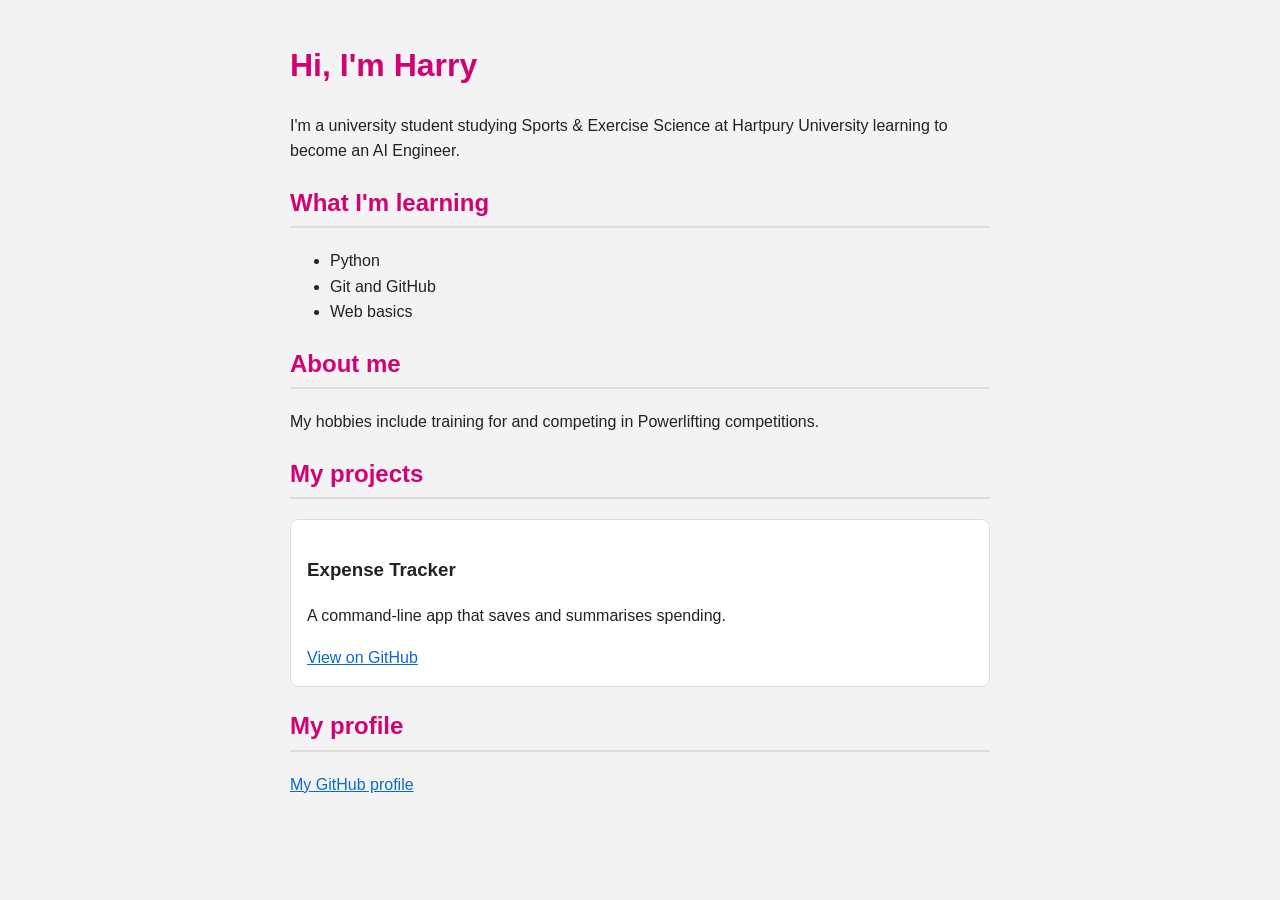
==== index.html @ 560b7808 "Add project card" ====
<!DOCTYPE html>
<html lang="en">
<head>
  <meta charset="UTF-8">
  <title>Harry Gravelsons | Aspiring AI Engineer</title>
  <link rel="stylesheet" href="style.css">
  <meta name="viewport" content="width=device-width, initial-scale=1">
</head>
<body>

  <h1>Hi, I'm Harry</h1>
  <p>I'm a university student studying Sports & Exercise Science at Hartpury University learning to become an AI Engineer.</p>

  <h2>What I'm learning</h2>
  <ul>
    <li>Python</li>
    <li>Git and GitHub</li>
    <li>Web basics</li>
  </ul>

  <h2>About me</h2>
  <p>My hobbies include training for and competing in Powerlifting competitions.<p>

  </p>

  <h2>My projects</h2>
  <div class="project">
  <h3>Expense Tracker</h3>
  <p>A command-line app that saves and summarises spending.</p>
  <a href="https://github.com/HarryGravelsons/expense-tracker">View on GitHub</a>
</div>

  <h2>My profile</h2>
  <p>
    <a href="https://github.com/HarryGravelsons">My GitHub profile</a>
  </p>
</body>
</html>
---- style.css ----
body {
  font-family: Arial, sans-serif;
  max-width: 700px;
  margin: 40px auto;
  padding: 0 20px;
  line-height: 1.6;
  color: #222;
  background-color: #f3f3f3;
}

h1 {
  color: #D10373;
}

h2 {
  color: #D10373;
  border-bottom: 2px solid #ddd;
  padding-bottom: 4px;
}

a {
  color: #0b6bcb;
}

.project {
  background: white;
  border: 1px solid #ddd;
  border-radius: 8px;
  padding: 16px;
  margin-bottom: 16px;
}
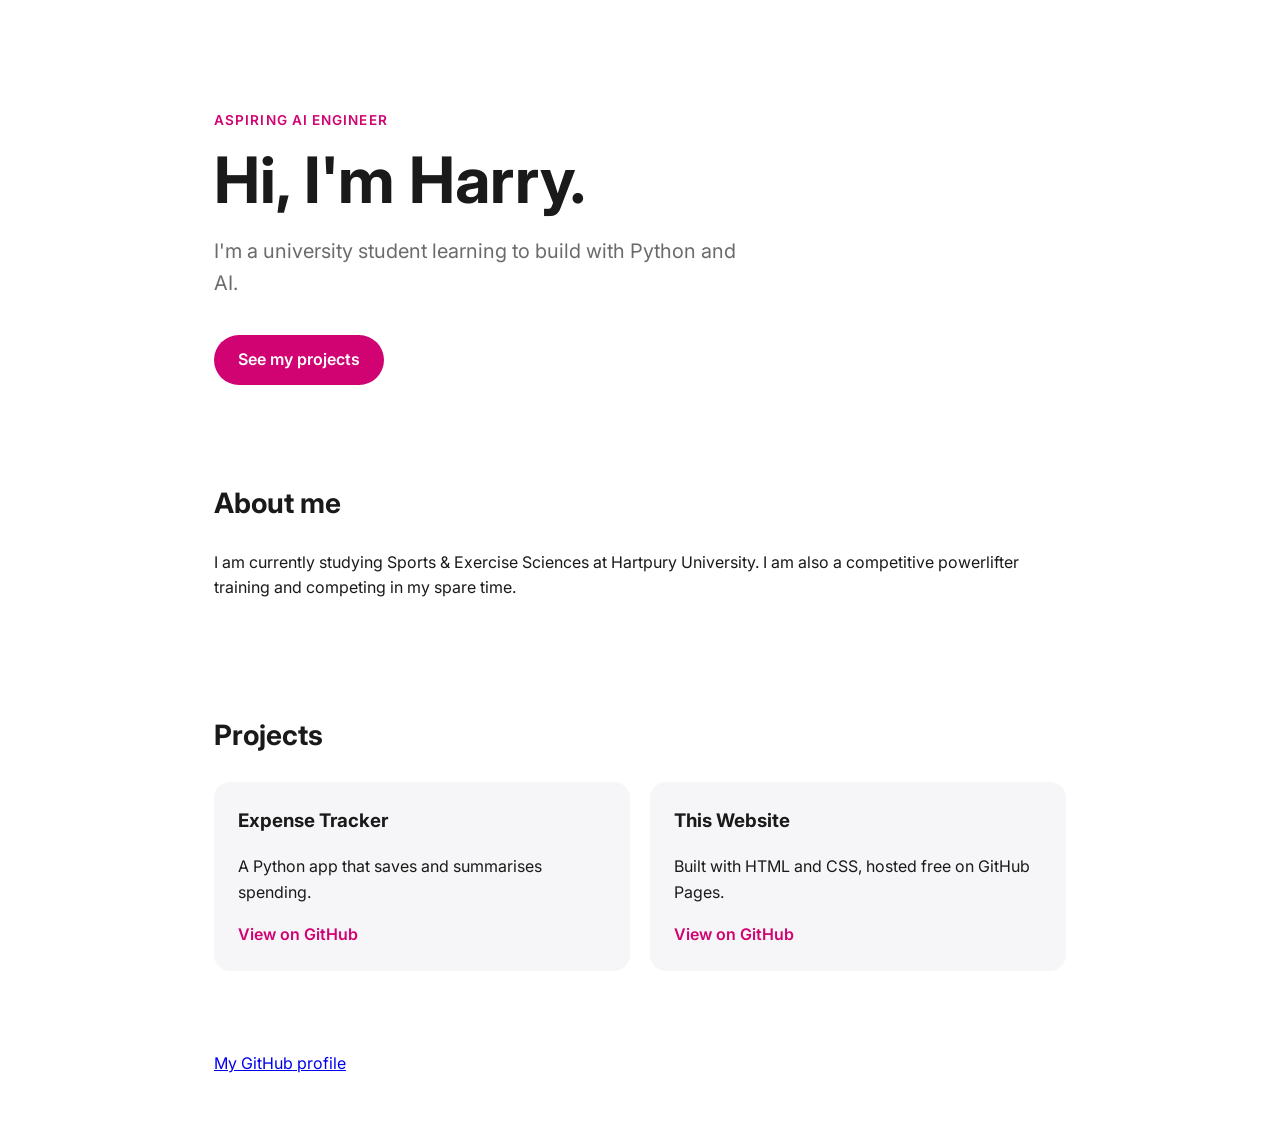
==== commit bef188ac: "Redesign landing page" ====
--- a/index.html
+++ b/index.html
@@ -5,34 +5,42 @@
   <title>Harry Gravelsons | Aspiring AI Engineer</title>
   <link rel="stylesheet" href="style.css">
   <meta name="viewport" content="width=device-width, initial-scale=1">
+  <link href="https://fonts.googleapis.com/css2?family=Inter:wght@400;600;700&display=swap" rel="stylesheet">
 </head>
 <body>
 
-  <h1>Hi, I'm Harry</h1>
-  <p>I'm a university student studying Sports & Exercise Science at Hartpury University learning to become an AI Engineer.</p>
+<header class="hero">
+  <p class="eyebrow">Aspiring AI Engineer</p>
+  <h1>Hi, I'm Harry.</h1>
+  <p class="intro">I'm a university student learning to build with Python and AI.</p>
+  <a class="button" href="#projects">See my projects</a>
+</header>
 
-  <h2>What I'm learning</h2>
-  <ul>
-    <li>Python</li>
-    <li>Git and GitHub</li>
-    <li>Web basics</li>
-  </ul>
+<main>
+  <section id="about">
+    <h2>About me</h2>
+    <p>I am currently studying Sports & Exercise Sciences at Hartpury University. I am also a competitive powerlifter training and competing in my spare time.</p>
+  </section>
 
-  <h2>About me</h2>
-  <p>My hobbies include training for and competing in Powerlifting competitions.<p>
+  <section id="projects">
+    <h2>Projects</h2>
+    <div class="project-grid">
+      <div class="project">
+        <h3>Expense Tracker</h3>
+        <p>A Python app that saves and summarises spending.</p>
+        <a href="https://github.com/HarryGravelsons/expense-tracker">View on GitHub</a>
+      </div>
+      <div class="project">
+        <h3>This Website</h3>
+        <p>Built with HTML and CSS, hosted free on GitHub Pages.</p>
+        <a href="https://github.com/HarryGravelsons/HarryGravelsons.github.io">View on GitHub</a>
+      </div>
+    </div>
+  </section>
+</main>
 
-  </p>
-
-  <h2>My projects</h2>
-  <div class="project">
-  <h3>Expense Tracker</h3>
-  <p>A command-line app that saves and summarises spending.</p>
-  <a href="https://github.com/HarryGravelsons/expense-tracker">View on GitHub</a>
-</div>
-
-  <h2>My profile</h2>
-  <p>
-    <a href="https://github.com/HarryGravelsons">My GitHub profile</a>
-  </p>
+<footer>
+  <a href="https://github.com/HarryGravelsons">My GitHub profile</a>
+</footer>
 </body>
 </html>
--- a/style.css
+++ b/style.css
@@ -1,31 +1,78 @@
+:root {
+  --accent: #D10373;
+  --text: #1a1a1a;
+  --muted: #6b6b6b;
+  --bg: #ffffff;
+  --card: #f6f6f8;
+}
+
+* { box-sizing: border-box; }
+
 body {
-  font-family: Arial, sans-serif;
-  max-width: 700px;
-  margin: 40px auto;
-  padding: 0 20px;
+  font-family: "Inter", Arial, sans-serif;
+  margin: 0;
+  color: var(--text);
+  background: var(--bg);
   line-height: 1.6;
-  color: #222;
-  background-color: #f3f3f3;
+}
+
+main, .hero, footer {
+  max-width: 900px;
+  margin: 0 auto;
+  padding-left: 24px;
+  padding-right: 24px;
+}
+
+.hero { padding-top: 96px; padding-bottom: 48px; }
+
+.eyebrow {
+  color: var(--accent);
+  font-weight: 600;
+  font-size: 0.85rem;
+  letter-spacing: 0.08em;
+  text-transform: uppercase;
 }
 
 h1 {
-  color: #D10373;
+  font-size: clamp(2.5rem, 6vw, 4rem);
+  line-height: 1.1;
+  margin: 8px 0 16px;
 }
 
-h2 {
-  color: #D10373;
-  border-bottom: 2px solid #ddd;
-  padding-bottom: 4px;
+.intro { font-size: 1.25rem; color: var(--muted); max-width: 540px; }
+
+.button {
+  display: inline-block;
+  background: var(--accent);
+  color: white;
+  padding: 12px 24px;
+  border-radius: 999px;
+  text-decoration: none;
+  font-weight: 600;
+  margin-top: 16px;
 }
+.button:hover { opacity: 0.85; }
 
-a {
-  color: #0b6bcb;
+section { padding: 48px 0; }
+h2 { font-size: 1.75rem; margin: 0 0 24px; }
+
+.project-grid {
+  display: grid;
+  grid-template-columns: repeat(auto-fit, minmax(260px, 1fr));
+  gap: 20px;
 }
 
 .project {
-  background: white;
-  border: 1px solid #ddd;
-  border-radius: 8px;
-  padding: 16px;
-  margin-bottom: 16px;
-}+  background: var(--card);
+  border-radius: 16px;
+  padding: 24px;
+  transition: transform 0.2s, box-shadow 0.2s;
+}
+.project:hover {
+  transform: translateY(-4px);
+  box-shadow: 0 8px 24px rgba(0, 0, 0, 0.08);
+}
+.project h3 { margin-top: 0; }
+.project a { color: var(--accent); font-weight: 600; text-decoration: none; }
+
+footer { padding-top: 32px; padding-bottom: 48px; color: var(--muted); }
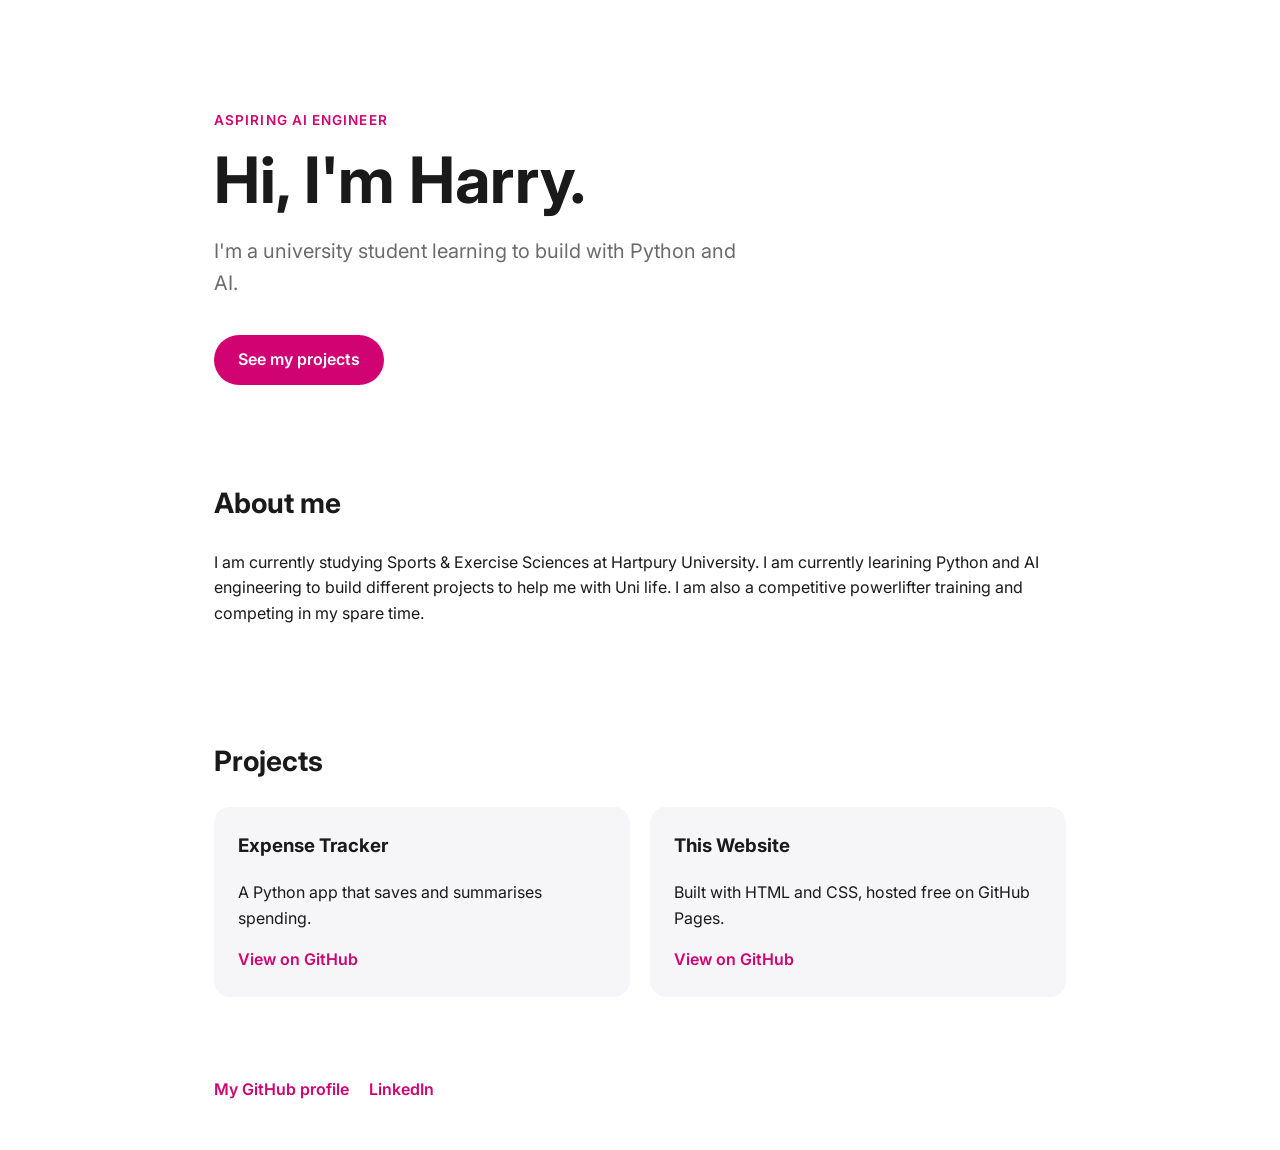
==== commit 80c5356a: "Add LinkedIn to Footer and Rewrote About Me" ====
--- a/index.html
+++ b/index.html
@@ -3,7 +3,7 @@
 <head>
   <meta charset="UTF-8">
   <title>Harry Gravelsons | Aspiring AI Engineer</title>
-  <link rel="stylesheet" href="style.css">
+  <link rel="stylesheet" href="style.css?v=2">
   <meta name="viewport" content="width=device-width, initial-scale=1">
   <link href="https://fonts.googleapis.com/css2?family=Inter:wght@400;600;700&display=swap" rel="stylesheet">
 </head>
@@ -19,7 +19,7 @@
 <main>
   <section id="about">
     <h2>About me</h2>
-    <p>I am currently studying Sports & Exercise Sciences at Hartpury University. I am also a competitive powerlifter training and competing in my spare time.</p>
+    <p>I am currently studying Sports & Exercise Sciences at Hartpury University. I am currently learining Python and AI engineering to build different projects to help me with Uni life. I am also a competitive powerlifter training and competing in my spare time.</p>
   </section>
 
   <section id="projects">
@@ -41,6 +41,7 @@
 
 <footer>
   <a href="https://github.com/HarryGravelsons">My GitHub profile</a>
+  <a href="https://www.linkedin.com/in/harry-gravelsons-5a1a4523a/">LinkedIn</a>
 </footer>
 </body>
 </html>
--- a/style.css
+++ b/style.css
@@ -75,4 +75,7 @@
 .project h3 { margin-top: 0; }
 .project a { color: var(--accent); font-weight: 600; text-decoration: none; }
 
-footer { padding-top: 32px; padding-bottom: 48px; color: var(--muted); }+footer { padding-top: 32px; padding-bottom: 48px; color: var(--muted); }
+footer a { color: var(--accent); margin-right: 16px; text-decoration: none; font-weight: 600; }
+
+
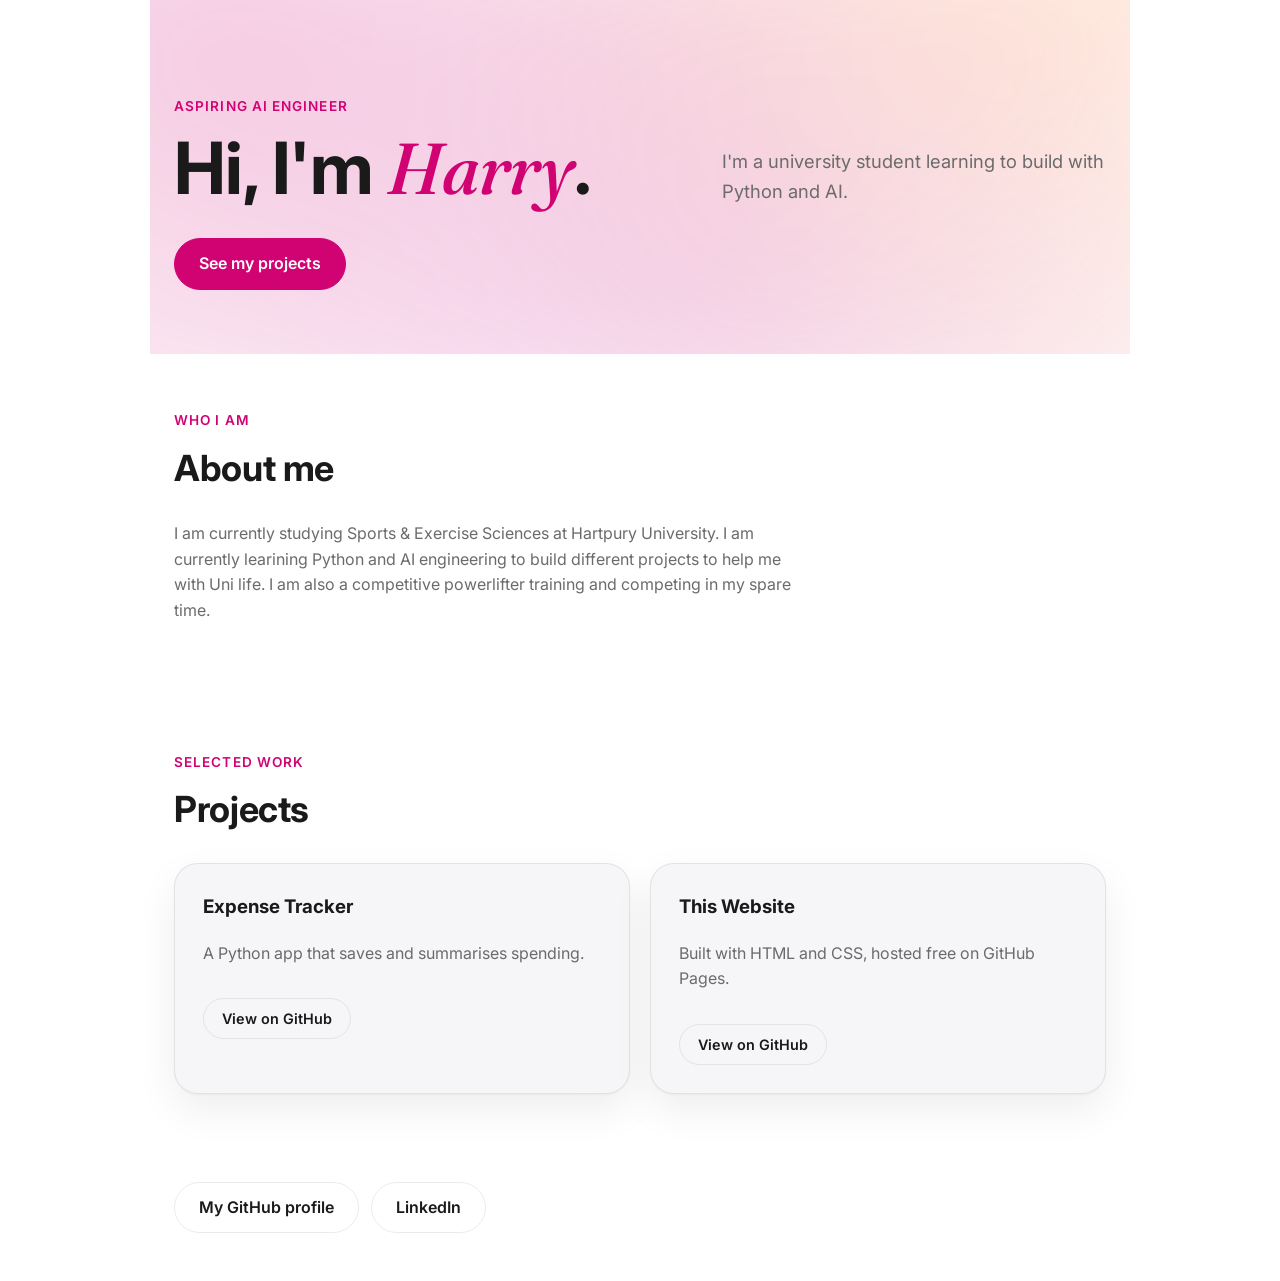
==== commit bd5b2b21: "New CSS Style Co-Authored-By: Claude Sonnet 5 <noreply@anthropic.com>" ====
--- a/index.html
+++ b/index.html
@@ -3,45 +3,53 @@
 <head>
   <meta charset="UTF-8">
   <title>Harry Gravelsons | Aspiring AI Engineer</title>
-  <link rel="stylesheet" href="style.css?v=2">
+  <link rel="stylesheet" href="style.css?v=5">
   <meta name="viewport" content="width=device-width, initial-scale=1">
-  <link href="https://fonts.googleapis.com/css2?family=Inter:wght@400;600;700&display=swap" rel="stylesheet">
+  <link rel="preconnect" href="https://fonts.googleapis.com">
+  <link rel="preconnect" href="https://fonts.gstatic.com" crossorigin>
+  <link href="https://fonts.googleapis.com/css2?family=Inter:wght@400;500;600;700&family=Fraunces:ital,wght@1,500;1,600&display=swap" rel="stylesheet">
 </head>
 <body>
 
 <header class="hero">
-  <p class="eyebrow">Aspiring AI Engineer</p>
-  <h1>Hi, I'm Harry.</h1>
-  <p class="intro">I'm a university student learning to build with Python and AI.</p>
+  <div class="hero-grid">
+    <div class="hero-heading">
+      <p class="eyebrow">Aspiring AI Engineer</p>
+      <h1>Hi, I'm <em>Harry</em>.</h1>
+    </div>
+    <p class="intro">I'm a university student learning to build with Python and AI.</p>
+  </div>
   <a class="button" href="#projects">See my projects</a>
 </header>
 
 <main>
   <section id="about">
+    <p class="eyebrow">Who I am</p>
     <h2>About me</h2>
     <p>I am currently studying Sports & Exercise Sciences at Hartpury University. I am currently learining Python and AI engineering to build different projects to help me with Uni life. I am also a competitive powerlifter training and competing in my spare time.</p>
   </section>
 
   <section id="projects">
+    <p class="eyebrow">Selected work</p>
     <h2>Projects</h2>
     <div class="project-grid">
       <div class="project">
         <h3>Expense Tracker</h3>
         <p>A Python app that saves and summarises spending.</p>
-        <a href="https://github.com/HarryGravelsons/expense-tracker">View on GitHub</a>
+        <a class="button button--outline" href="https://github.com/HarryGravelsons/expense-tracker">View on GitHub</a>
       </div>
       <div class="project">
         <h3>This Website</h3>
         <p>Built with HTML and CSS, hosted free on GitHub Pages.</p>
-        <a href="https://github.com/HarryGravelsons/HarryGravelsons.github.io">View on GitHub</a>
+        <a class="button button--outline" href="https://github.com/HarryGravelsons/HarryGravelsons.github.io">View on GitHub</a>
       </div>
     </div>
   </section>
 </main>
 
 <footer>
-  <a href="https://github.com/HarryGravelsons">My GitHub profile</a>
-  <a href="https://www.linkedin.com/in/harry-gravelsons-5a1a4523a/">LinkedIn</a>
+  <a class="button button--outline" href="https://github.com/HarryGravelsons">My GitHub profile</a>
+  <a class="button button--outline" href="https://www.linkedin.com/in/harry-gravelsons-5a1a4523a/">LinkedIn</a>
 </footer>
 </body>
 </html>
--- a/style.css
+++ b/style.css
@@ -4,6 +4,11 @@
   --muted: #6b6b6b;
   --bg: #ffffff;
   --card: #f6f6f8;
+  --border: rgba(0, 0, 0, 0.08);
+  --card-shadow: 0 1px 2px rgba(0, 0, 0, 0.04), 0 16px 40px rgba(0, 0, 0, 0.07);
+  --glow-1: rgba(209, 3, 115, 0.22);
+  --glow-2: rgba(255, 140, 70, 0.22);
+  --glow-3: rgba(190, 30, 180, 0.16);
 }
 
 * { box-sizing: border-box; }
@@ -17,13 +22,43 @@
 }
 
 main, .hero, footer {
-  max-width: 900px;
+  max-width: 980px;
   margin: 0 auto;
   padding-left: 24px;
   padding-right: 24px;
 }
 
-.hero { padding-top: 96px; padding-bottom: 48px; }
+.hero {
+  position: relative;
+  isolation: isolate;
+  overflow: hidden;
+  padding-top: 96px;
+  padding-bottom: 64px;
+}
+
+.hero::before {
+  content: "";
+  position: absolute;
+  inset: -30% -15%;
+  z-index: -1;
+  pointer-events: none;
+  background:
+    radial-gradient(circle at 18% 28%, var(--glow-1) 0%, transparent 60%),
+    radial-gradient(circle at 80% 15%, var(--glow-2) 0%, transparent 55%),
+    radial-gradient(circle at 60% 75%, var(--glow-3) 0%, transparent 60%);
+  filter: blur(70px);
+}
+
+.hero-grid {
+  display: grid;
+  grid-template-columns: 1fr;
+  gap: 24px;
+  align-items: end;
+}
+
+@media (min-width: 720px) {
+  .hero-grid { grid-template-columns: 1.3fr 1fr; gap: 48px; }
+}
 
 .eyebrow {
   color: var(--accent);
@@ -31,15 +66,25 @@
   font-size: 0.85rem;
   letter-spacing: 0.08em;
   text-transform: uppercase;
+  margin: 0 0 12px;
 }
 
 h1 {
-  font-size: clamp(2.5rem, 6vw, 4rem);
-  line-height: 1.1;
-  margin: 8px 0 16px;
+  font-size: clamp(2.75rem, 8vw, 4.5rem);
+  line-height: 1.05;
+  font-weight: 700;
+  letter-spacing: -0.01em;
+  margin: 0;
 }
 
-.intro { font-size: 1.25rem; color: var(--muted); max-width: 540px; }
+h1 em {
+  font-family: "Fraunces", Georgia, serif;
+  font-style: italic;
+  font-weight: 500;
+  color: var(--accent);
+}
+
+.intro { font-size: 1.15rem; color: var(--muted); max-width: 420px; margin: 0; }
 
 .button {
   display: inline-block;
@@ -49,12 +94,35 @@
   border-radius: 999px;
   text-decoration: none;
   font-weight: 600;
-  margin-top: 16px;
+  margin-top: 32px;
+  border: 1px solid var(--accent);
+  transition: opacity 0.2s, border-color 0.2s, color 0.2s;
 }
 .button:hover { opacity: 0.85; }
 
-section { padding: 48px 0; }
-h2 { font-size: 1.75rem; margin: 0 0 24px; }
+.button--outline {
+  background: transparent;
+  color: var(--text);
+  border: 1px solid var(--border);
+  margin-top: 0;
+}
+.button--outline:hover {
+  opacity: 1;
+  border-color: var(--accent);
+  color: var(--accent);
+}
+
+section { padding: 56px 0; }
+
+section .eyebrow { margin-bottom: 8px; }
+
+h2 {
+  font-size: clamp(1.75rem, 4vw, 2.25rem);
+  letter-spacing: -0.01em;
+  margin: 0 0 24px;
+}
+
+section p { color: var(--muted); max-width: 640px; }
 
 .project-grid {
   display: grid;
@@ -64,18 +132,38 @@
 
 .project {
   background: var(--card);
-  border-radius: 16px;
-  padding: 24px;
+  border: 1px solid var(--border);
+  border-radius: 24px;
+  padding: 28px;
+  box-shadow: var(--card-shadow);
   transition: transform 0.2s, box-shadow 0.2s;
 }
 .project:hover {
   transform: translateY(-4px);
-  box-shadow: 0 8px 24px rgba(0, 0, 0, 0.08);
+  box-shadow: 0 8px 24px rgba(0, 0, 0, 0.1);
 }
 .project h3 { margin-top: 0; }
-.project a { color: var(--accent); font-weight: 600; text-decoration: none; }
+.project p { max-width: none; }
+.project .button--outline { margin-top: 16px; padding: 8px 18px; font-size: 0.9rem; }
 
-footer { padding-top: 32px; padding-bottom: 48px; color: var(--muted); }
-footer a { color: var(--accent); margin-right: 16px; text-decoration: none; font-weight: 600; }
+footer {
+  display: flex;
+  flex-wrap: wrap;
+  gap: 12px;
+  padding-top: 32px;
+  padding-bottom: 48px;
+}
 
-
+@media (prefers-color-scheme: dark) {
+  :root {
+    --text: #f0f0f0;
+    --muted: #a0a0a0;
+    --bg: #111111;
+    --card: #1c1c1f;
+    --border: rgba(255, 255, 255, 0.1);
+    --card-shadow: 0 1px 0 rgba(255, 255, 255, 0.03), 0 16px 40px rgba(0, 0, 0, 0.35);
+    --glow-1: rgba(209, 3, 115, 0.45);
+    --glow-2: rgba(255, 140, 70, 0.35);
+    --glow-3: rgba(190, 30, 180, 0.3);
+  }
+}
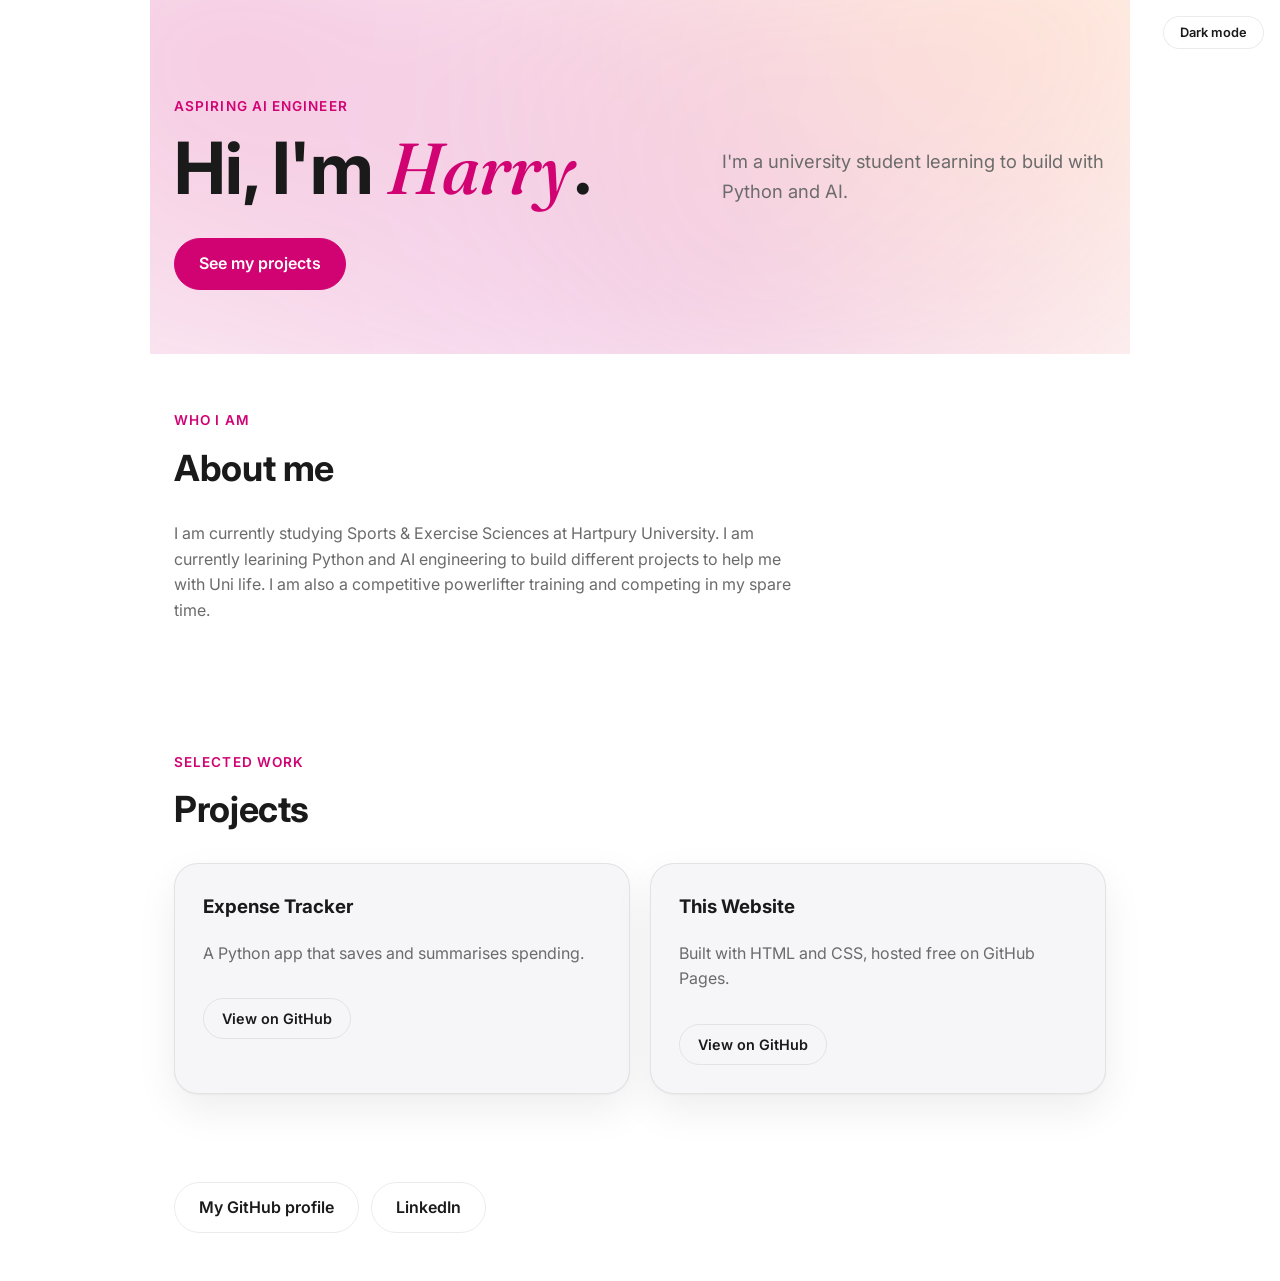
==== commit 5a118361: "Add fade-in and dark mode toggle Co-Authored-By: Claude Sonnet 5 <noreply@anthropic.com>" ====
--- a/index.html
+++ b/index.html
@@ -3,13 +3,16 @@
 <head>
   <meta charset="UTF-8">
   <title>Harry Gravelsons | Aspiring AI Engineer</title>
-  <link rel="stylesheet" href="style.css?v=5">
+  <link rel="stylesheet" href="style.css?v=6">
   <meta name="viewport" content="width=device-width, initial-scale=1">
   <link rel="preconnect" href="https://fonts.googleapis.com">
   <link rel="preconnect" href="https://fonts.gstatic.com" crossorigin>
   <link href="https://fonts.googleapis.com/css2?family=Inter:wght@400;500;600;700&family=Fraunces:ital,wght@1,500;1,600&display=swap" rel="stylesheet">
+  <script src="script.js?v=1" defer></script>
 </head>
 <body>
+
+<button id="theme-toggle" class="theme-toggle" type="button" aria-pressed="false" hidden>Dark mode</button>
 
 <header class="hero">
   <div class="hero-grid">
--- a/style.css
+++ b/style.css
@@ -152,6 +152,42 @@
   gap: 12px;
   padding-top: 32px;
   padding-bottom: 48px;
+}
+
+.theme-toggle {
+  position: fixed;
+  top: 16px;
+  right: 16px;
+  z-index: 10;
+  font-family: inherit;
+  font-size: 0.8rem;
+  font-weight: 600;
+  padding: 8px 16px;
+  background: var(--bg);
+  color: var(--text);
+  border: 1px solid var(--border);
+  border-radius: 999px;
+  cursor: pointer;
+  transition: border-color 0.2s, color 0.2s;
+}
+.theme-toggle:hover { border-color: var(--accent); color: var(--accent); }
+.theme-toggle:focus-visible {
+  outline: 2px solid var(--accent);
+  outline-offset: 3px;
+}
+
+/* Sections stay plain and fully visible until script.js confirms it can
+   run the fade-in animation, which is when it adds "js-fade" to <body>.
+   So if JavaScript fails, this rule never applies and everything just
+   shows up normally. */
+body.js-fade main section {
+  opacity: 0;
+  transform: translateY(16px);
+  transition: opacity 0.6s ease, transform 0.6s ease;
+}
+body.js-fade main section.is-visible {
+  opacity: 1;
+  transform: translateY(0);
 }
 
 @media (prefers-color-scheme: dark) {
@@ -167,3 +203,31 @@
     --glow-3: rgba(190, 30, 180, 0.3);
   }
 }
+
+/* These two blocks let the toggle button override the system setting.
+   An attribute selector like :root[data-theme="dark"] is more specific
+   than the plain :root above, so it always wins once script.js sets
+   data-theme on <html> — regardless of what the OS prefers. */
+:root[data-theme="dark"] {
+  --text: #f0f0f0;
+  --muted: #a0a0a0;
+  --bg: #111111;
+  --card: #1c1c1f;
+  --border: rgba(255, 255, 255, 0.1);
+  --card-shadow: 0 1px 0 rgba(255, 255, 255, 0.03), 0 16px 40px rgba(0, 0, 0, 0.35);
+  --glow-1: rgba(209, 3, 115, 0.45);
+  --glow-2: rgba(255, 140, 70, 0.35);
+  --glow-3: rgba(190, 30, 180, 0.3);
+}
+
+:root[data-theme="light"] {
+  --text: #1a1a1a;
+  --muted: #6b6b6b;
+  --bg: #ffffff;
+  --card: #f6f6f8;
+  --border: rgba(0, 0, 0, 0.08);
+  --card-shadow: 0 1px 2px rgba(0, 0, 0, 0.04), 0 16px 40px rgba(0, 0, 0, 0.07);
+  --glow-1: rgba(209, 3, 115, 0.22);
+  --glow-2: rgba(255, 140, 70, 0.22);
+  --glow-3: rgba(190, 30, 180, 0.16);
+}
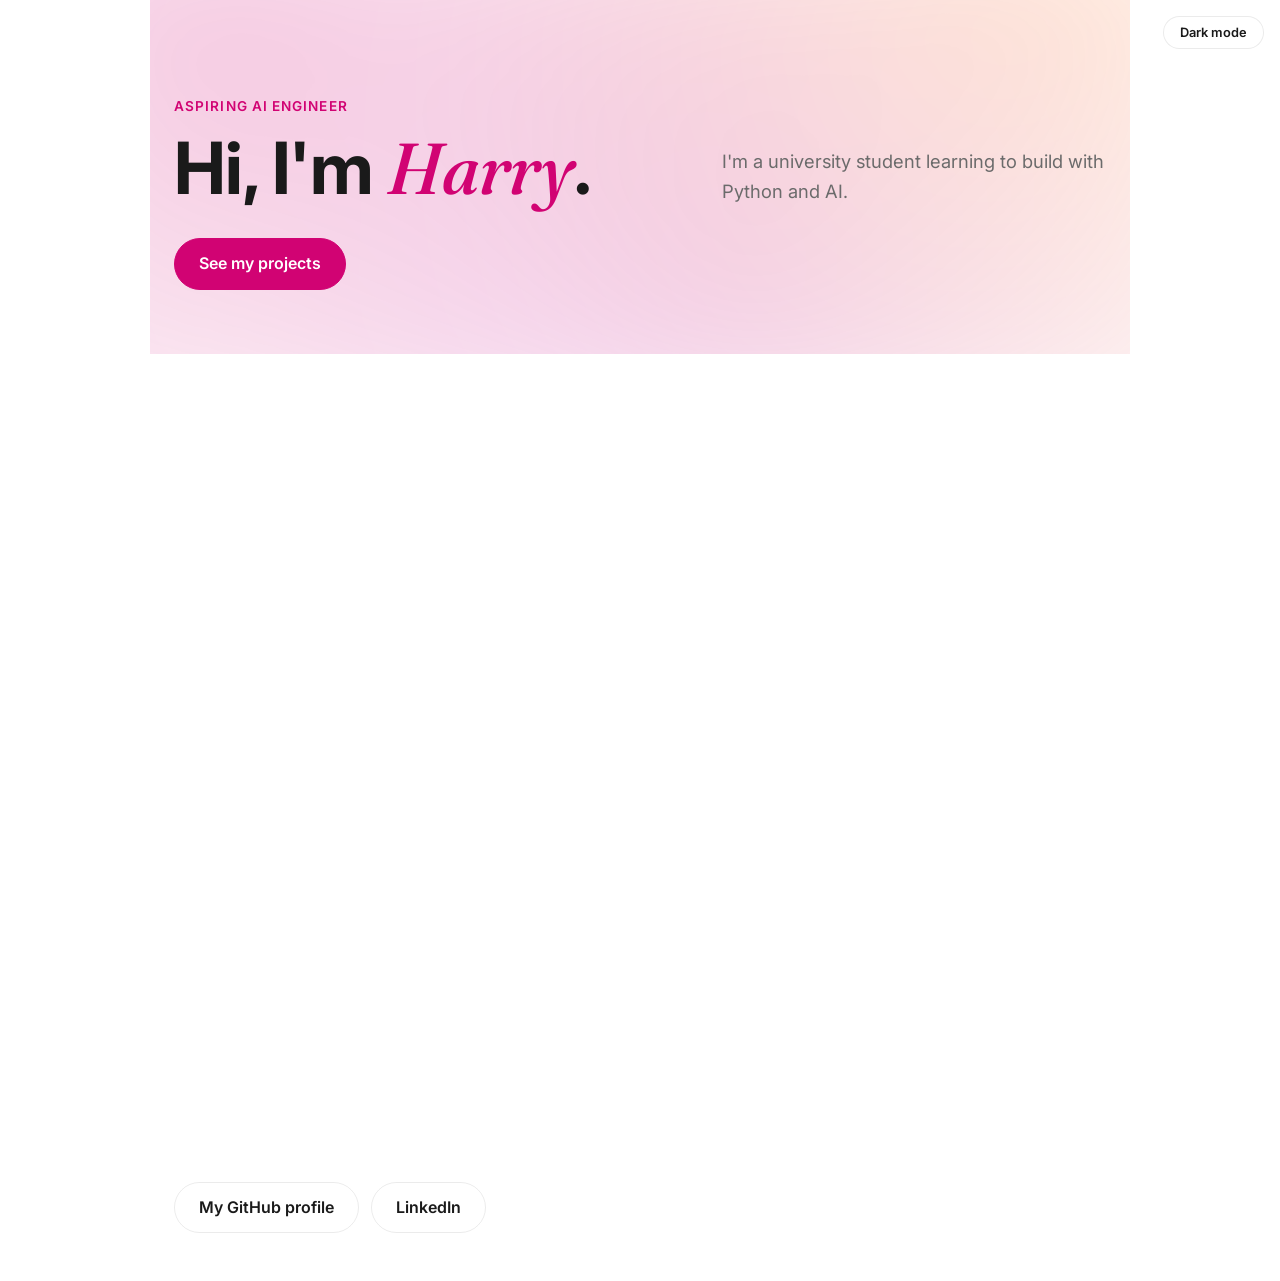
==== commit 5407dc01: "Add project detail pages Co-Authored-By: Claude Sonnet 5 <noreply@anthropic.com>" ====
--- a/index.html
+++ b/index.html
@@ -3,7 +3,7 @@
 <head>
   <meta charset="UTF-8">
   <title>Harry Gravelsons | Aspiring AI Engineer</title>
-  <link rel="stylesheet" href="style.css?v=6">
+  <link rel="stylesheet" href="style.css?v=7">
   <meta name="viewport" content="width=device-width, initial-scale=1">
   <link rel="preconnect" href="https://fonts.googleapis.com">
   <link rel="preconnect" href="https://fonts.gstatic.com" crossorigin>
@@ -39,12 +39,12 @@
       <div class="project">
         <h3>Expense Tracker</h3>
         <p>A Python app that saves and summarises spending.</p>
-        <a class="button button--outline" href="https://github.com/HarryGravelsons/expense-tracker">View on GitHub</a>
+        <a class="button button--outline" href="projects/expense-tracker.html">View project</a>
       </div>
       <div class="project">
         <h3>This Website</h3>
         <p>Built with HTML and CSS, hosted free on GitHub Pages.</p>
-        <a class="button button--outline" href="https://github.com/HarryGravelsons/HarryGravelsons.github.io">View on GitHub</a>
+        <a class="button button--outline" href="projects/landing-page.html">View project</a>
       </div>
     </div>
   </section>
--- a/style.css
+++ b/style.css
@@ -153,6 +153,16 @@
   padding-top: 32px;
   padding-bottom: 48px;
 }
+
+.back-link {
+  display: inline-block;
+  color: var(--muted);
+  text-decoration: none;
+  font-weight: 600;
+  font-size: 0.9rem;
+  margin-bottom: 24px;
+}
+.back-link:hover { color: var(--accent); }
 
 .theme-toggle {
   position: fixed;
